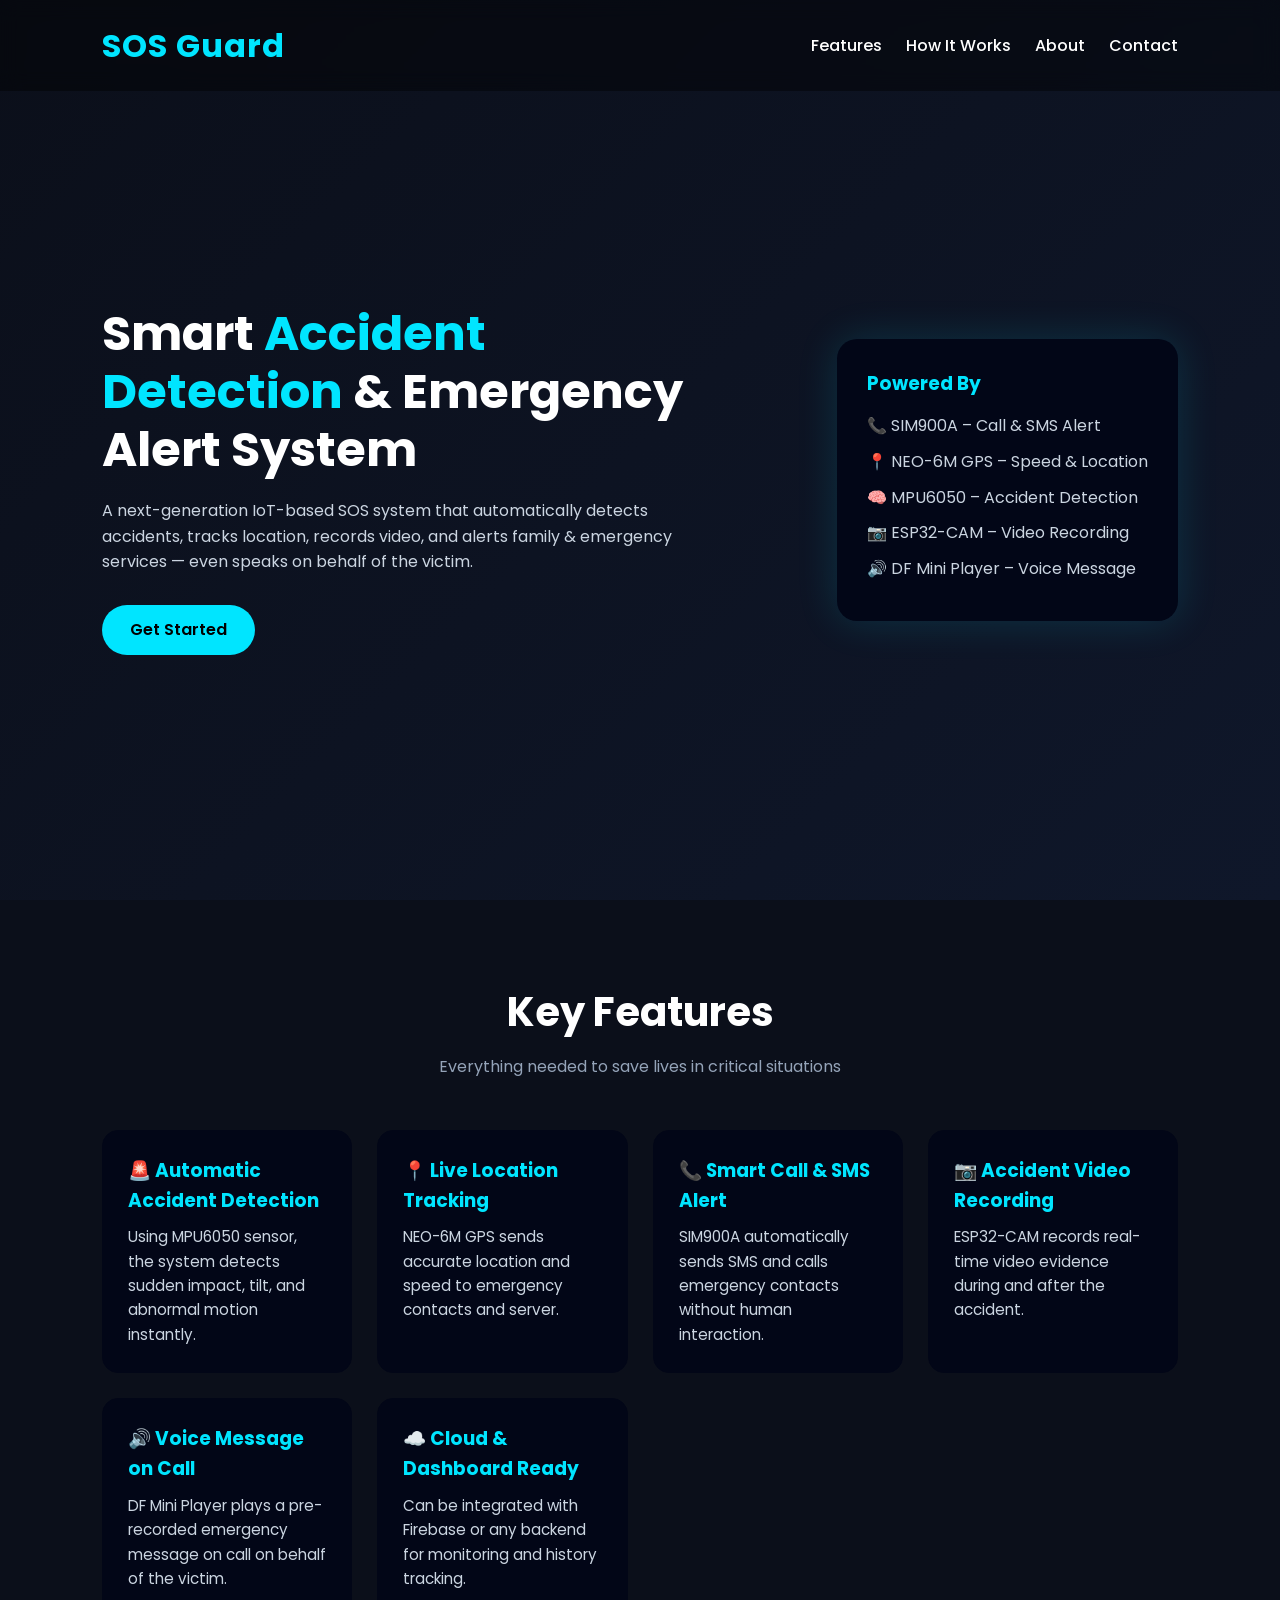
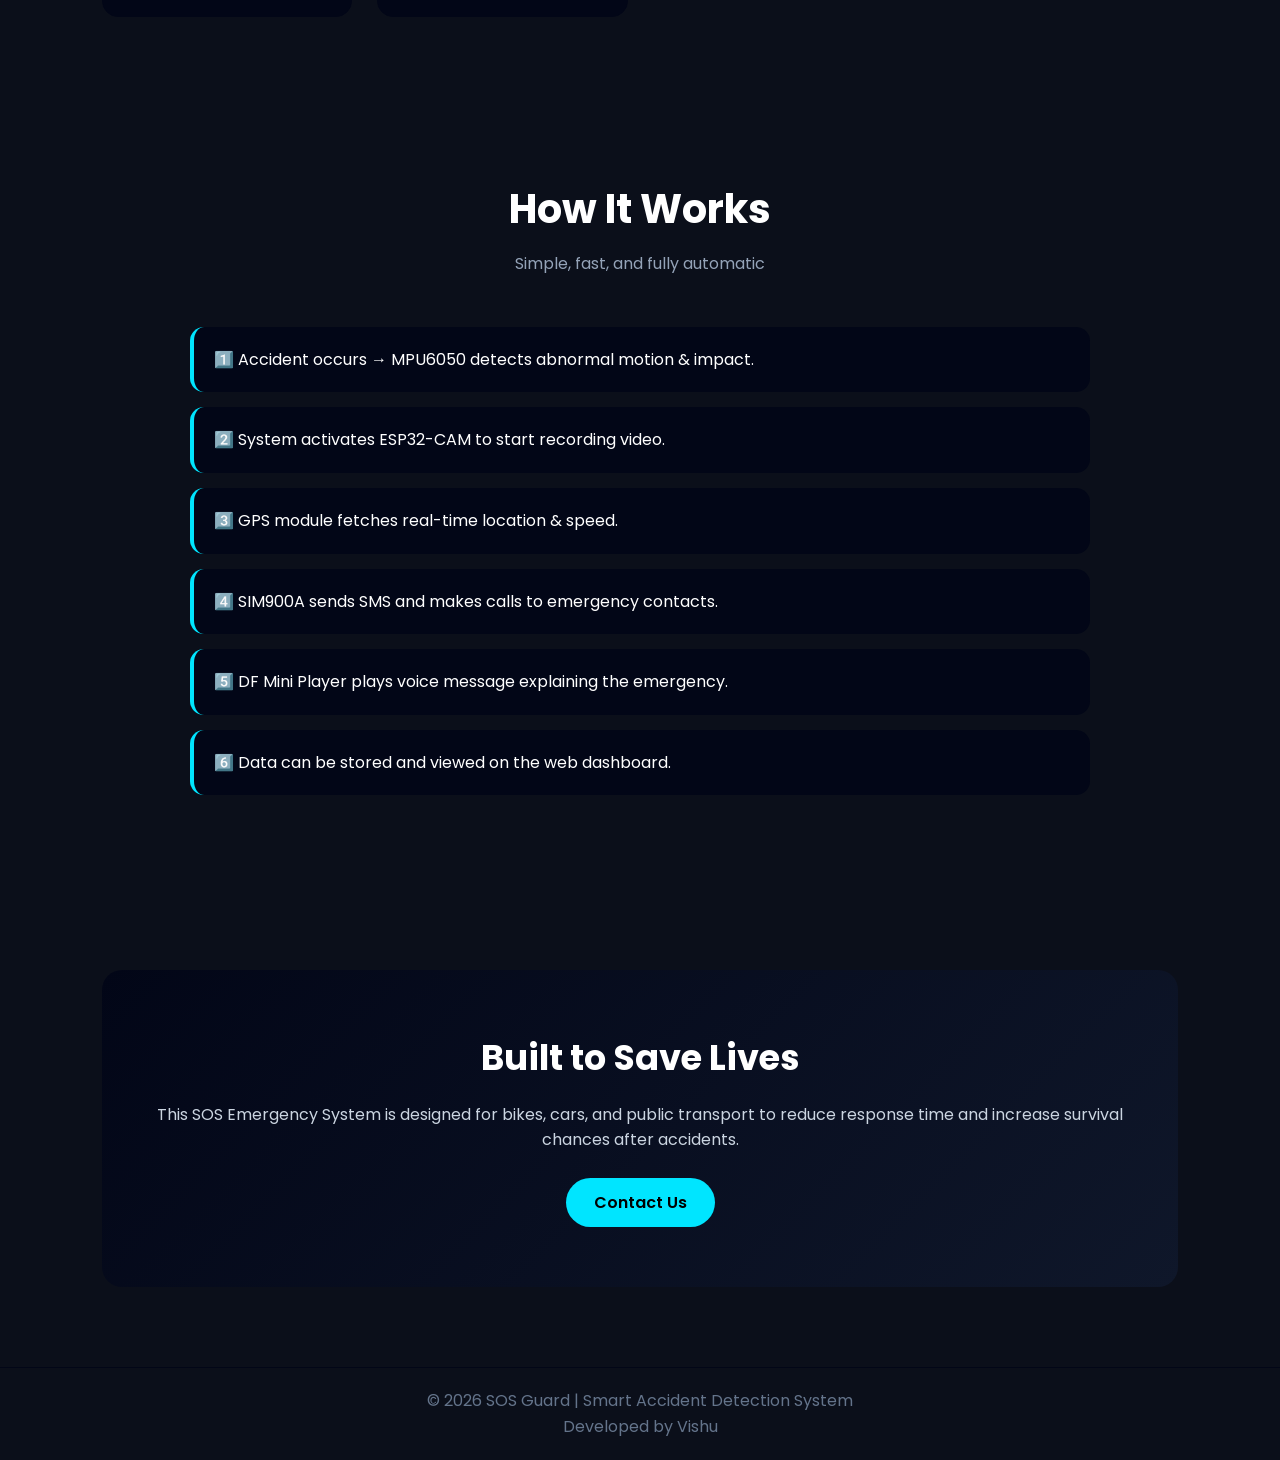
==== index.html @ 7c73b963 "Add files via upload" ====
<!DOCTYPE html>
<html lang="en">
<head>
  <meta charset="UTF-8" />
  <title>SOS Smart Accident Detection System</title>
  <meta name="viewport" content="width=device-width, initial-scale=1.0" />

  <!-- Google Font -->
  <link href="https://fonts.googleapis.com/css2?family=Poppins:wght@300;400;600;700&display=swap" rel="stylesheet">

  <style>
    * {
      margin: 0;
      padding: 0;
      box-sizing: border-box;
      font-family: 'Poppins', sans-serif;
    }

    body {
      background: #0b0f1a;
      color: #ffffff;
      line-height: 1.6;
    }

    a {
      text-decoration: none;
      color: inherit;
    }

    /* Navbar */
    header {
      display: flex;
      justify-content: space-between;
      align-items: center;
      padding: 20px 8%;
      background: rgba(0,0,0,0.4);
      backdrop-filter: blur(10px);
      position: fixed;
      width: 100%;
      top: 0;
      z-index: 1000;
    }

    header h1 {
      color: #00e5ff;
      font-weight: 700;
      letter-spacing: 1px;
    }

    nav a {
      margin-left: 20px;
      font-weight: 500;
      transition: 0.3s;
    }

    nav a:hover {
      color: #00e5ff;
    }

    /* Hero Section */
    .hero {
      min-height: 100vh;
      display: flex;
      align-items: center;
      justify-content: space-between;
      padding: 120px 8% 60px;
      background: linear-gradient(135deg, #0b0f1a, #0f172a);
    }

    .hero-text {
      max-width: 600px;
    }

    .hero-text h2 {
      font-size: 3rem;
      margin-bottom: 20px;
      line-height: 1.2;
    }

    .hero-text span {
      color: #00e5ff;
    }

    .hero-text p {
      color: #cbd5e1;
      margin-bottom: 30px;
    }

    .btn {
      display: inline-block;
      padding: 12px 28px;
      background: #00e5ff;
      color: #000;
      border-radius: 30px;
      font-weight: 600;
      transition: 0.3s;
    }

    .btn:hover {
      background: #00bcd4;
      transform: translateY(-2px);
    }

    .hero-card {
      background: #020617;
      padding: 30px;
      border-radius: 20px;
      box-shadow: 0 0 40px rgba(0,229,255,0.15);
      max-width: 400px;
    }

    .hero-card h3 {
      margin-bottom: 15px;
      color: #00e5ff;
    }

    .hero-card ul {
      list-style: none;
    }

    .hero-card li {
      margin-bottom: 10px;
      color: #cbd5e1;
    }

    /* Section */
    section {
      padding: 80px 8%;
    }

    .section-title {
      text-align: center;
      margin-bottom: 50px;
    }

    .section-title h2 {
      font-size: 2.5rem;
      margin-bottom: 10px;
    }

    .section-title p {
      color: #94a3b8;
    }

    /* Features */
    .features {
      display: grid;
      grid-template-columns: repeat(auto-fit, minmax(250px, 1fr));
      gap: 25px;
    }

    .feature-card {
      background: #020617;
      padding: 25px;
      border-radius: 16px;
      transition: 0.3s;
      border: 1px solid #020617;
    }

    .feature-card:hover {
      border-color: #00e5ff;
      transform: translateY(-5px);
    }

    .feature-card h3 {
      color: #00e5ff;
      margin-bottom: 10px;
    }

    .feature-card p {
      color: #cbd5e1;
      font-size: 0.95rem;
    }

    /* How it works */
    .steps {
      max-width: 900px;
      margin: auto;
    }

    .step {
      background: #020617;
      padding: 20px;
      border-radius: 14px;
      margin-bottom: 15px;
      border-left: 4px solid #00e5ff;
    }

    /* CTA */
    .cta {
      text-align: center;
      background: linear-gradient(135deg, #020617, #0f172a);
      border-radius: 20px;
      padding: 60px 20px;
    }

    .cta h2 {
      margin-bottom: 15px;
      font-size: 2.2rem;
    }

    .cta p {
      color: #cbd5e1;
      margin-bottom: 25px;
    }

    /* Footer */
    footer {
      text-align: center;
      padding: 20px;
      color: #64748b;
      border-top: 1px solid #020617;
    }

    @media(max-width: 900px) {
      .hero {
        flex-direction: column;
        text-align: center;
      }

      .hero-card {
        margin-top: 40px;
      }
    }
  </style>
</head>
<body>

  <!-- Navbar -->
  <header>
    <h1>SOS Guard</h1>
    <nav>
      <a href="#features">Features</a>
      <a href="#how">How It Works</a>
      <a href="#about">About</a>
      <a href="#contact">Contact</a>
    </nav>
  </header>

  <!-- Hero -->
  <section class="hero">
    <div class="hero-text">
      <h2>Smart <span>Accident Detection</span> & Emergency Alert System</h2>
      <p>
        A next-generation IoT-based SOS system that automatically detects accidents,
        tracks location, records video, and alerts family & emergency services — even speaks on behalf of the victim.
      </p>
      <a href="register.html  " class="btn">Get Started</a>
    </div>

    <div class="hero-card">
      <h3>Powered By</h3>
      <ul>
        <li>📞 SIM900A – Call & SMS Alert</li>
        <li>📍 NEO-6M GPS – Speed & Location</li>
        <li>🧠 MPU6050 – Accident Detection</li>
        <li>📷 ESP32-CAM – Video Recording</li>
        <li>🔊 DF Mini Player – Voice Message</li>
      </ul>
    </div>
  </section>

  <!-- Features -->
  <section id="features">
    <div class="section-title">
      <h2>Key Features</h2>
      <p>Everything needed to save lives in critical situations</p>
    </div>

    <div class="features">
      <div class="feature-card">
        <h3>🚨 Automatic Accident Detection</h3>
        <p>Using MPU6050 sensor, the system detects sudden impact, tilt, and abnormal motion instantly.</p>
      </div>

      <div class="feature-card">
        <h3>📍 Live Location Tracking</h3>
        <p>NEO-6M GPS sends accurate location and speed to emergency contacts and server.</p>
      </div>

      <div class="feature-card">
        <h3>📞 Smart Call & SMS Alert</h3>
        <p>SIM900A automatically sends SMS and calls emergency contacts without human interaction.</p>
      </div>

      <div class="feature-card">
        <h3>📷 Accident Video Recording</h3>
        <p>ESP32-CAM records real-time video evidence during and after the accident.</p>
      </div>

      <div class="feature-card">
        <h3>🔊 Voice Message on Call</h3>
        <p>DF Mini Player plays a pre-recorded emergency message on call on behalf of the victim.</p>
      </div>

      <div class="feature-card">
        <h3>☁️ Cloud & Dashboard Ready</h3>
        <p>Can be integrated with Firebase or any backend for monitoring and history tracking.</p>
      </div>
    </div>
  </section>

  <!-- How it works -->
  <section id="how">
    <div class="section-title">
      <h2>How It Works</h2>
      <p>Simple, fast, and fully automatic</p>
    </div>

    <div class="steps">
      <div class="step">1️⃣ Accident occurs → MPU6050 detects abnormal motion & impact.</div>
      <div class="step">2️⃣ System activates ESP32-CAM to start recording video.</div>
      <div class="step">3️⃣ GPS module fetches real-time location & speed.</div>
      <div class="step">4️⃣ SIM900A sends SMS and makes calls to emergency contacts.</div>
      <div class="step">5️⃣ DF Mini Player plays voice message explaining the emergency.</div>
      <div class="step">6️⃣ Data can be stored and viewed on the web dashboard.</div>
    </div>
  </section>

  <!-- About / CTA -->
  <section id="about">
    <div class="cta">
      <h2>Built to Save Lives</h2>
      <p>
        This SOS Emergency System is designed for bikes, cars, and public transport to reduce response time and increase survival chances after accidents.
      </p>
      <a href="#contact" class="btn">Contact Us</a>
    </div>
  </section>

  <!-- Footer -->
  <footer id="contact">
    <p>© 2026 SOS Guard | Smart Accident Detection System</p>
    <p>Developed by Vishu</p>
  </footer>

</body>
</html>
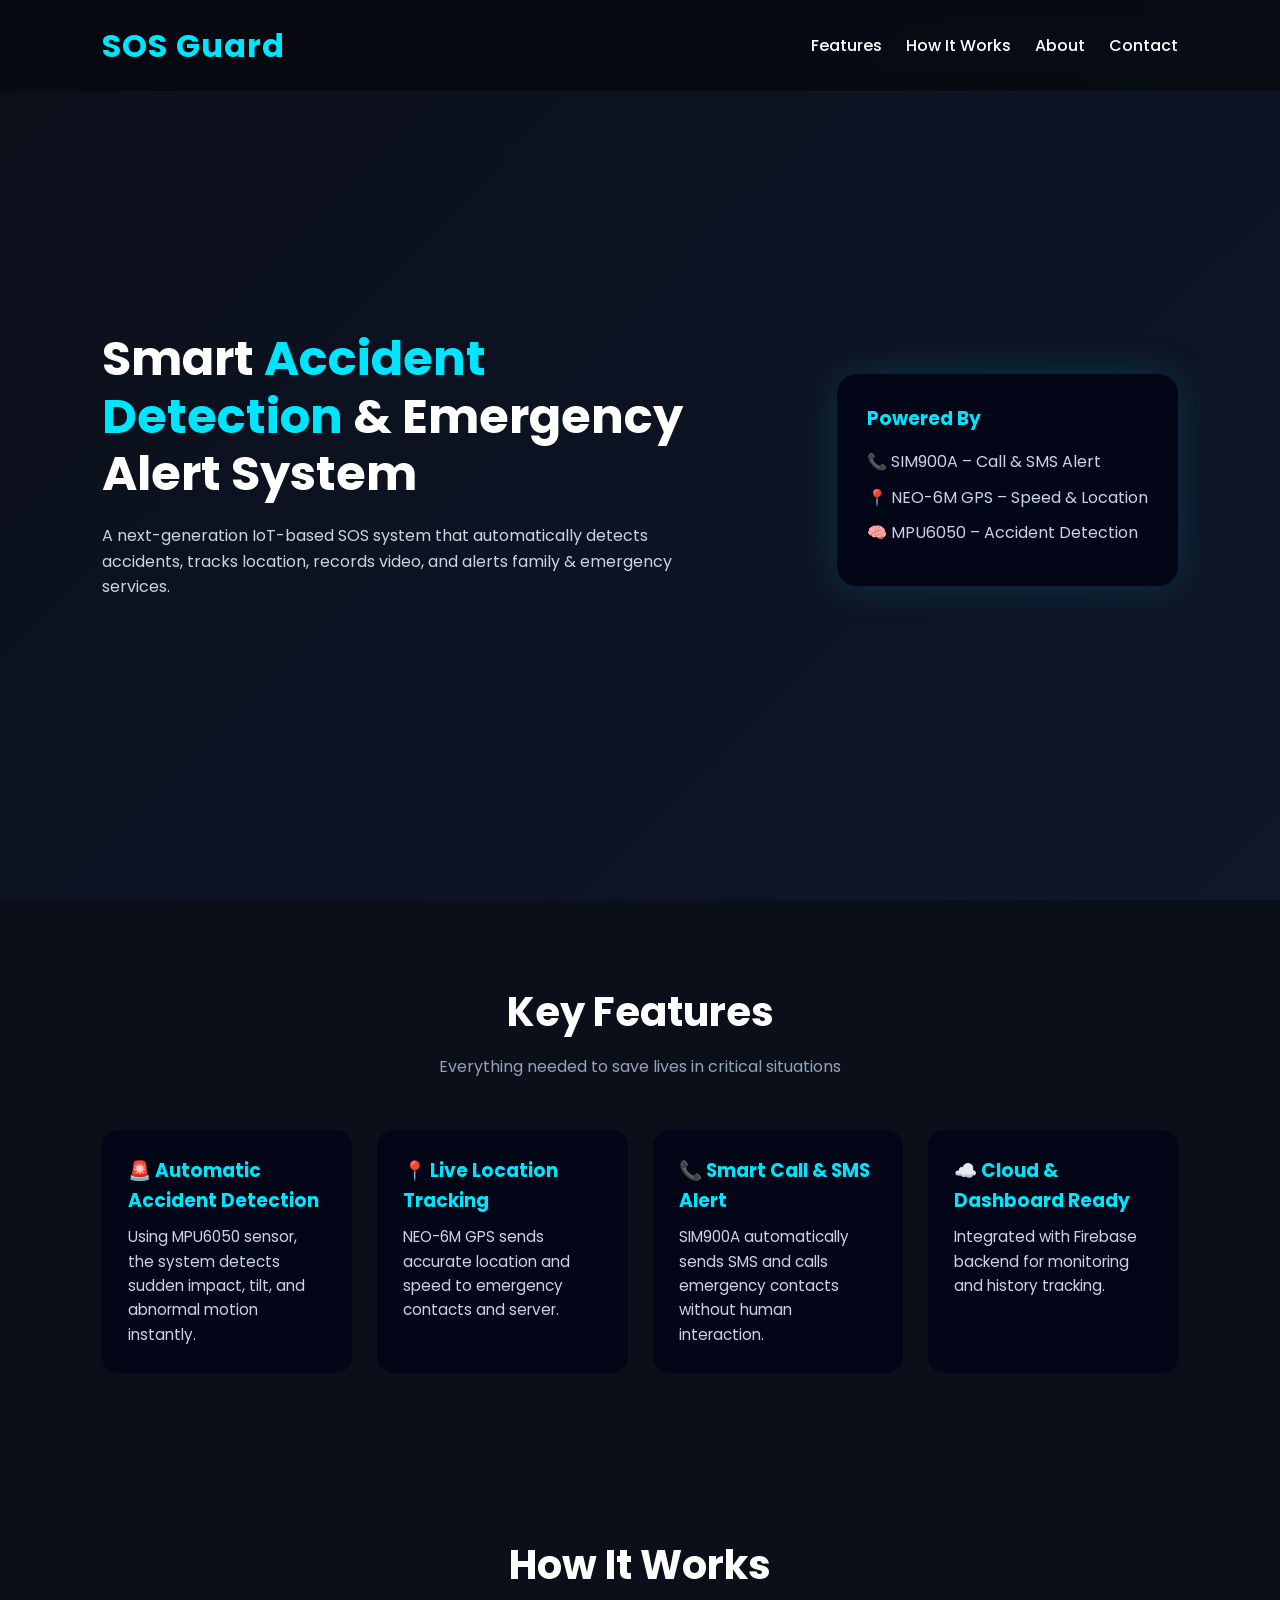
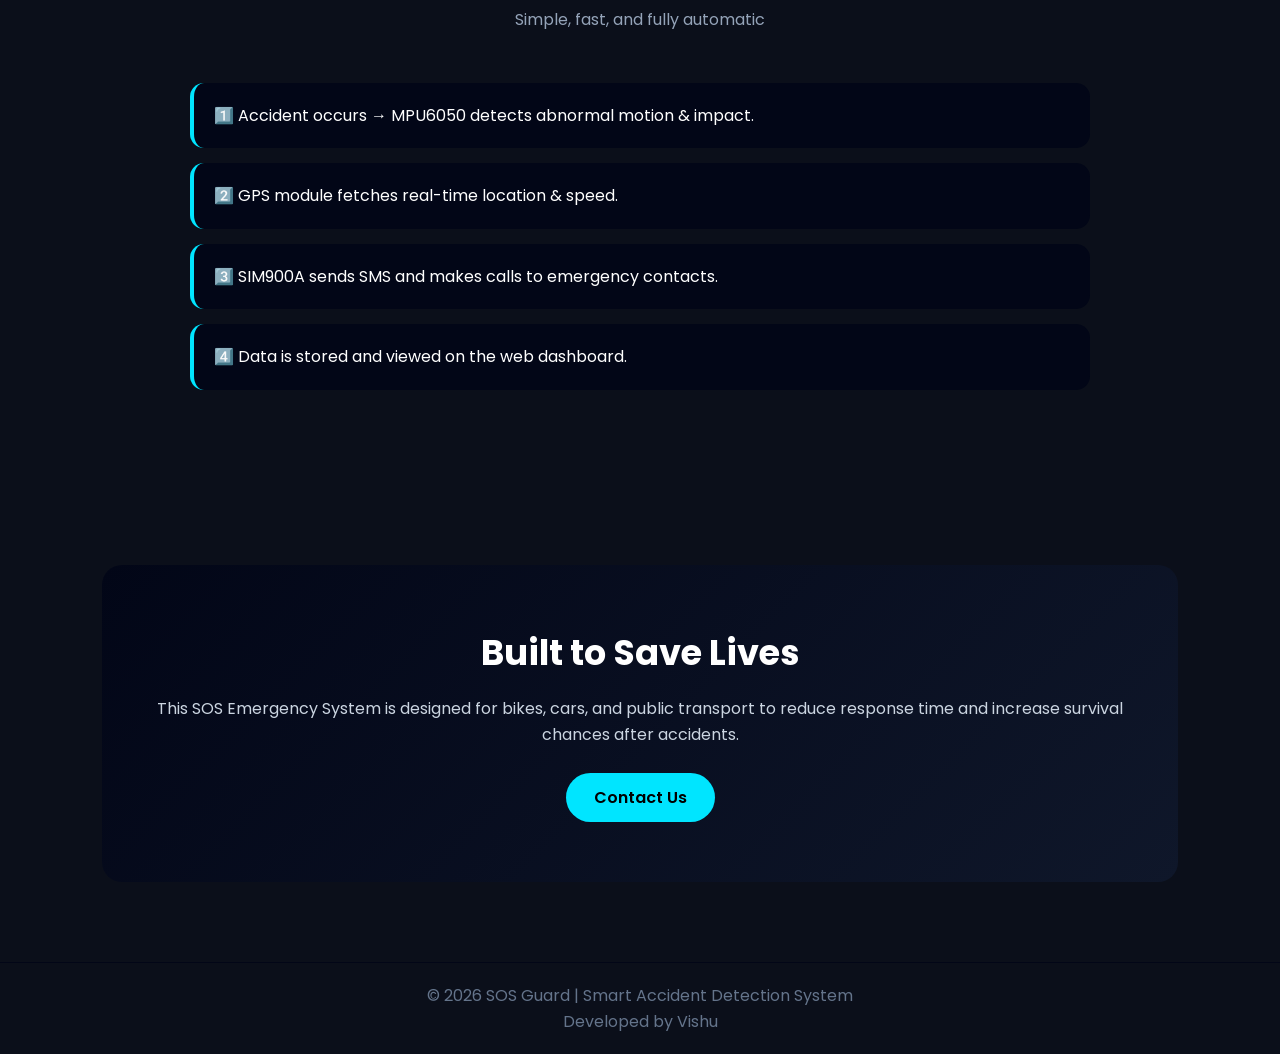
==== commit bbd2ac43: "Update index.html" ====
--- a/index.html
+++ b/index.html
@@ -238,14 +238,14 @@
   </header>
 
   <!-- Hero -->
+  <!-- Hero -->
   <section class="hero">
     <div class="hero-text">
       <h2>Smart <span>Accident Detection</span> & Emergency Alert System</h2>
       <p>
         A next-generation IoT-based SOS system that automatically detects accidents,
-        tracks location, records video, and alerts family & emergency services — even speaks on behalf of the victim.
+        tracks location, records video, and alerts family & emergency services.
       </p>
-      <a href="register.html  " class="btn">Get Started</a>
     </div>
 
     <div class="hero-card">
@@ -254,8 +254,6 @@
         <li>📞 SIM900A – Call & SMS Alert</li>
         <li>📍 NEO-6M GPS – Speed & Location</li>
         <li>🧠 MPU6050 – Accident Detection</li>
-        <li>📷 ESP32-CAM – Video Recording</li>
-        <li>🔊 DF Mini Player – Voice Message</li>
       </ul>
     </div>
   </section>
@@ -266,36 +264,22 @@
       <h2>Key Features</h2>
       <p>Everything needed to save lives in critical situations</p>
     </div>
-
     <div class="features">
       <div class="feature-card">
         <h3>🚨 Automatic Accident Detection</h3>
         <p>Using MPU6050 sensor, the system detects sudden impact, tilt, and abnormal motion instantly.</p>
       </div>
-
       <div class="feature-card">
         <h3>📍 Live Location Tracking</h3>
         <p>NEO-6M GPS sends accurate location and speed to emergency contacts and server.</p>
       </div>
-
       <div class="feature-card">
         <h3>📞 Smart Call & SMS Alert</h3>
         <p>SIM900A automatically sends SMS and calls emergency contacts without human interaction.</p>
       </div>
-
-      <div class="feature-card">
-        <h3>📷 Accident Video Recording</h3>
-        <p>ESP32-CAM records real-time video evidence during and after the accident.</p>
-      </div>
-
-      <div class="feature-card">
-        <h3>🔊 Voice Message on Call</h3>
-        <p>DF Mini Player plays a pre-recorded emergency message on call on behalf of the victim.</p>
-      </div>
-
       <div class="feature-card">
         <h3>☁️ Cloud & Dashboard Ready</h3>
-        <p>Can be integrated with Firebase or any backend for monitoring and history tracking.</p>
+        <p>Integrated with Firebase backend for monitoring and history tracking.</p>
       </div>
     </div>
   </section>
@@ -306,17 +290,13 @@
       <h2>How It Works</h2>
       <p>Simple, fast, and fully automatic</p>
     </div>
-
     <div class="steps">
       <div class="step">1️⃣ Accident occurs → MPU6050 detects abnormal motion & impact.</div>
-      <div class="step">2️⃣ System activates ESP32-CAM to start recording video.</div>
-      <div class="step">3️⃣ GPS module fetches real-time location & speed.</div>
-      <div class="step">4️⃣ SIM900A sends SMS and makes calls to emergency contacts.</div>
-      <div class="step">5️⃣ DF Mini Player plays voice message explaining the emergency.</div>
-      <div class="step">6️⃣ Data can be stored and viewed on the web dashboard.</div>
+      <div class="step">2️⃣ GPS module fetches real-time location & speed.</div>
+      <div class="step">3️⃣ SIM900A sends SMS and makes calls to emergency contacts.</div>
+      <div class="step">4️⃣ Data is stored and viewed on the web dashboard.</div>
     </div>
   </section>
-
   <!-- About / CTA -->
   <section id="about">
     <div class="cta">
@@ -336,3 +316,4 @@
 
 </body>
 </html>
+
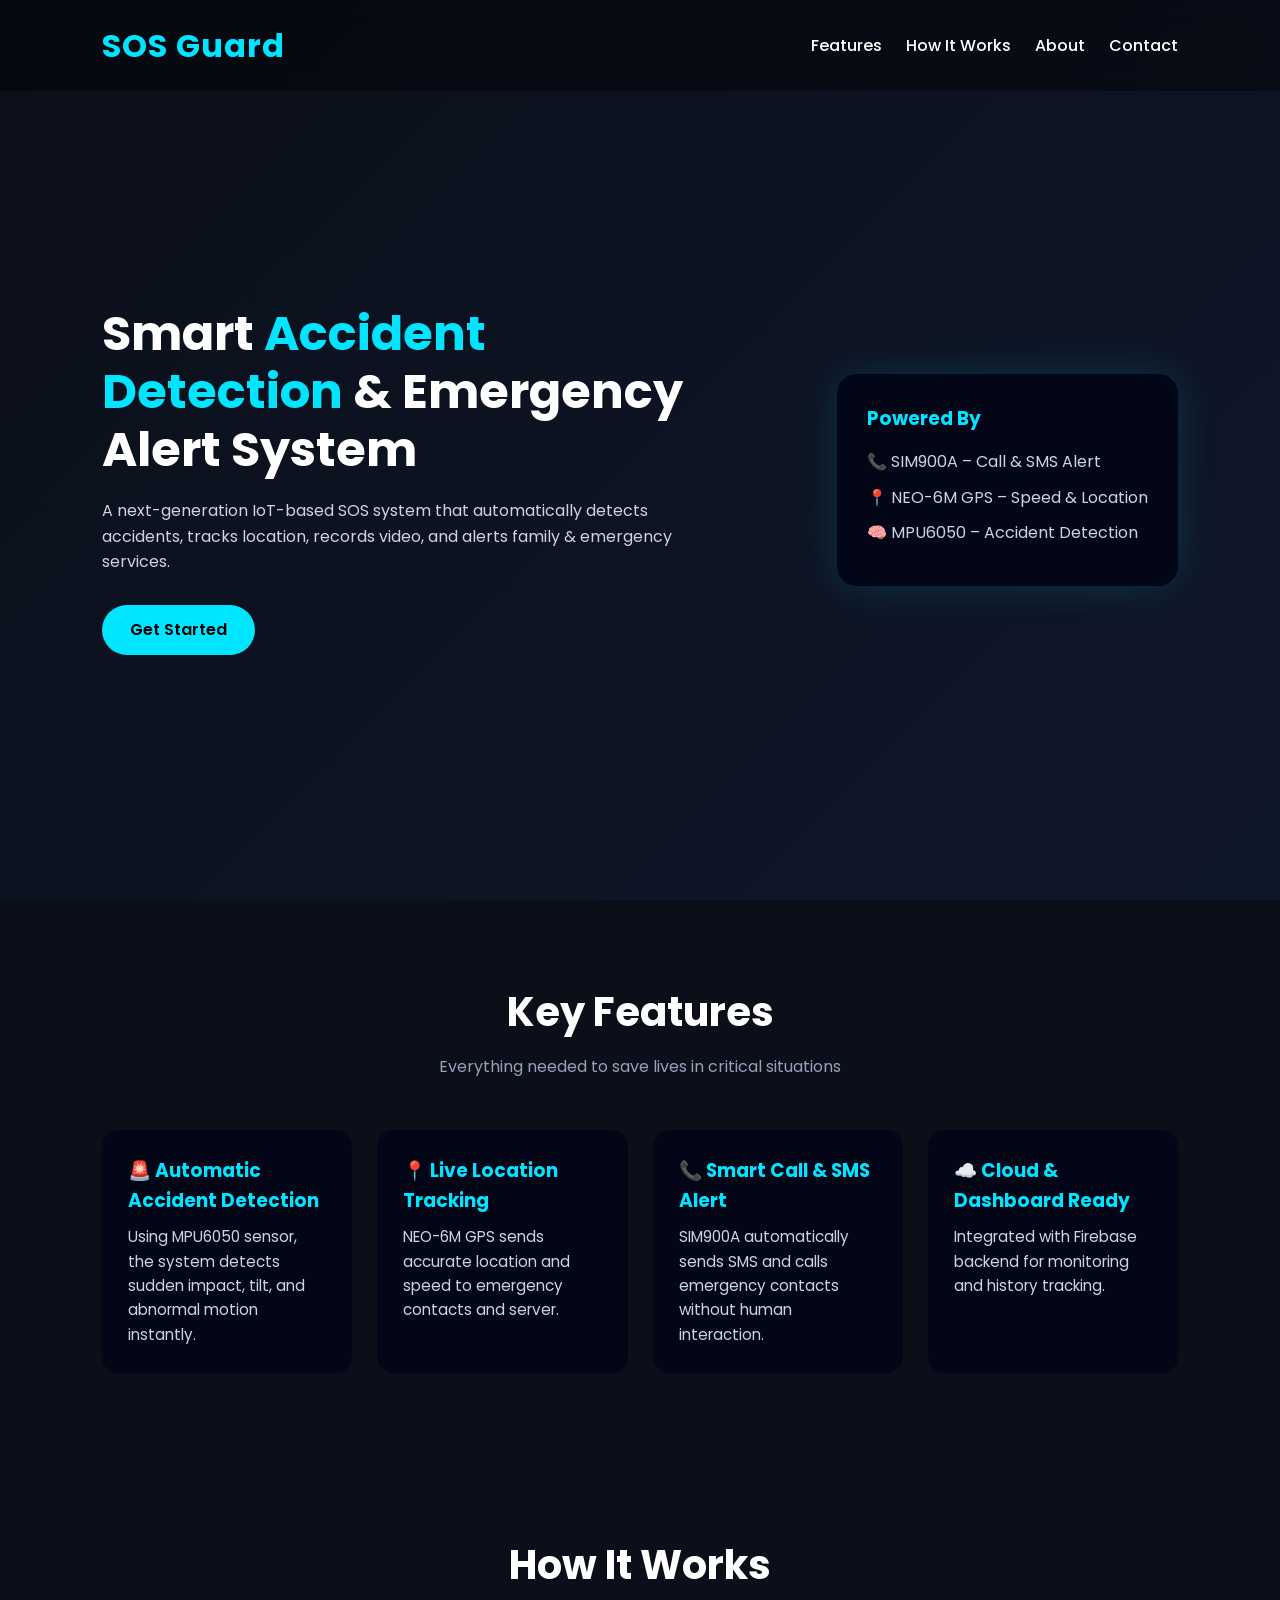
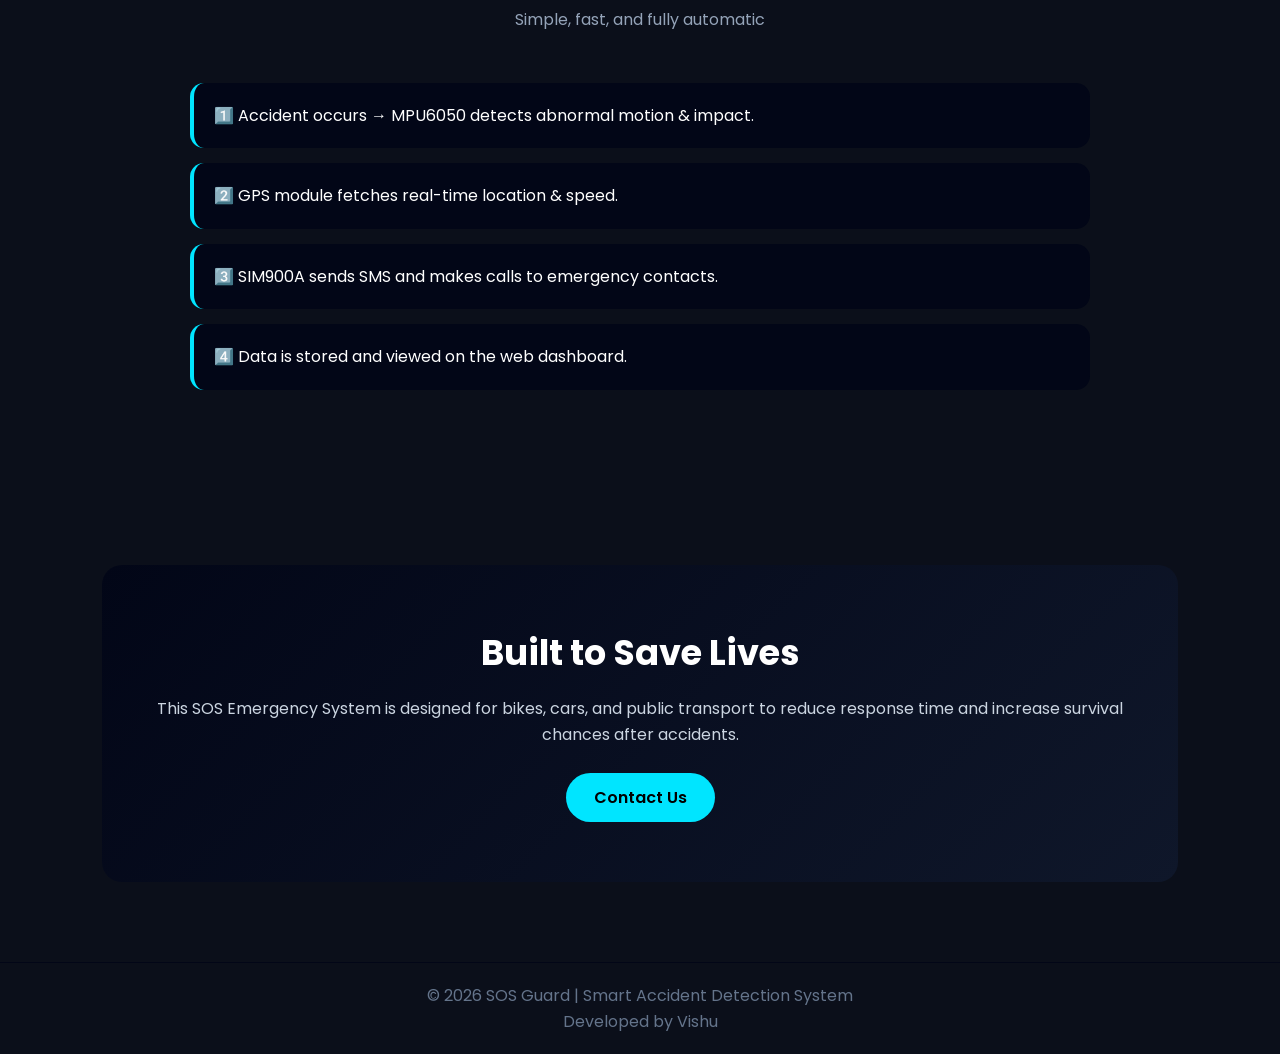
==== commit d636e141: "Update index.html" ====
--- a/index.html
+++ b/index.html
@@ -246,6 +246,7 @@
         A next-generation IoT-based SOS system that automatically detects accidents,
         tracks location, records video, and alerts family & emergency services.
       </p>
+            <a href="register.html  " class="btn">Get Started</a>
     </div>
 
     <div class="hero-card">
@@ -317,3 +318,4 @@
 </body>
 </html>
 
+
